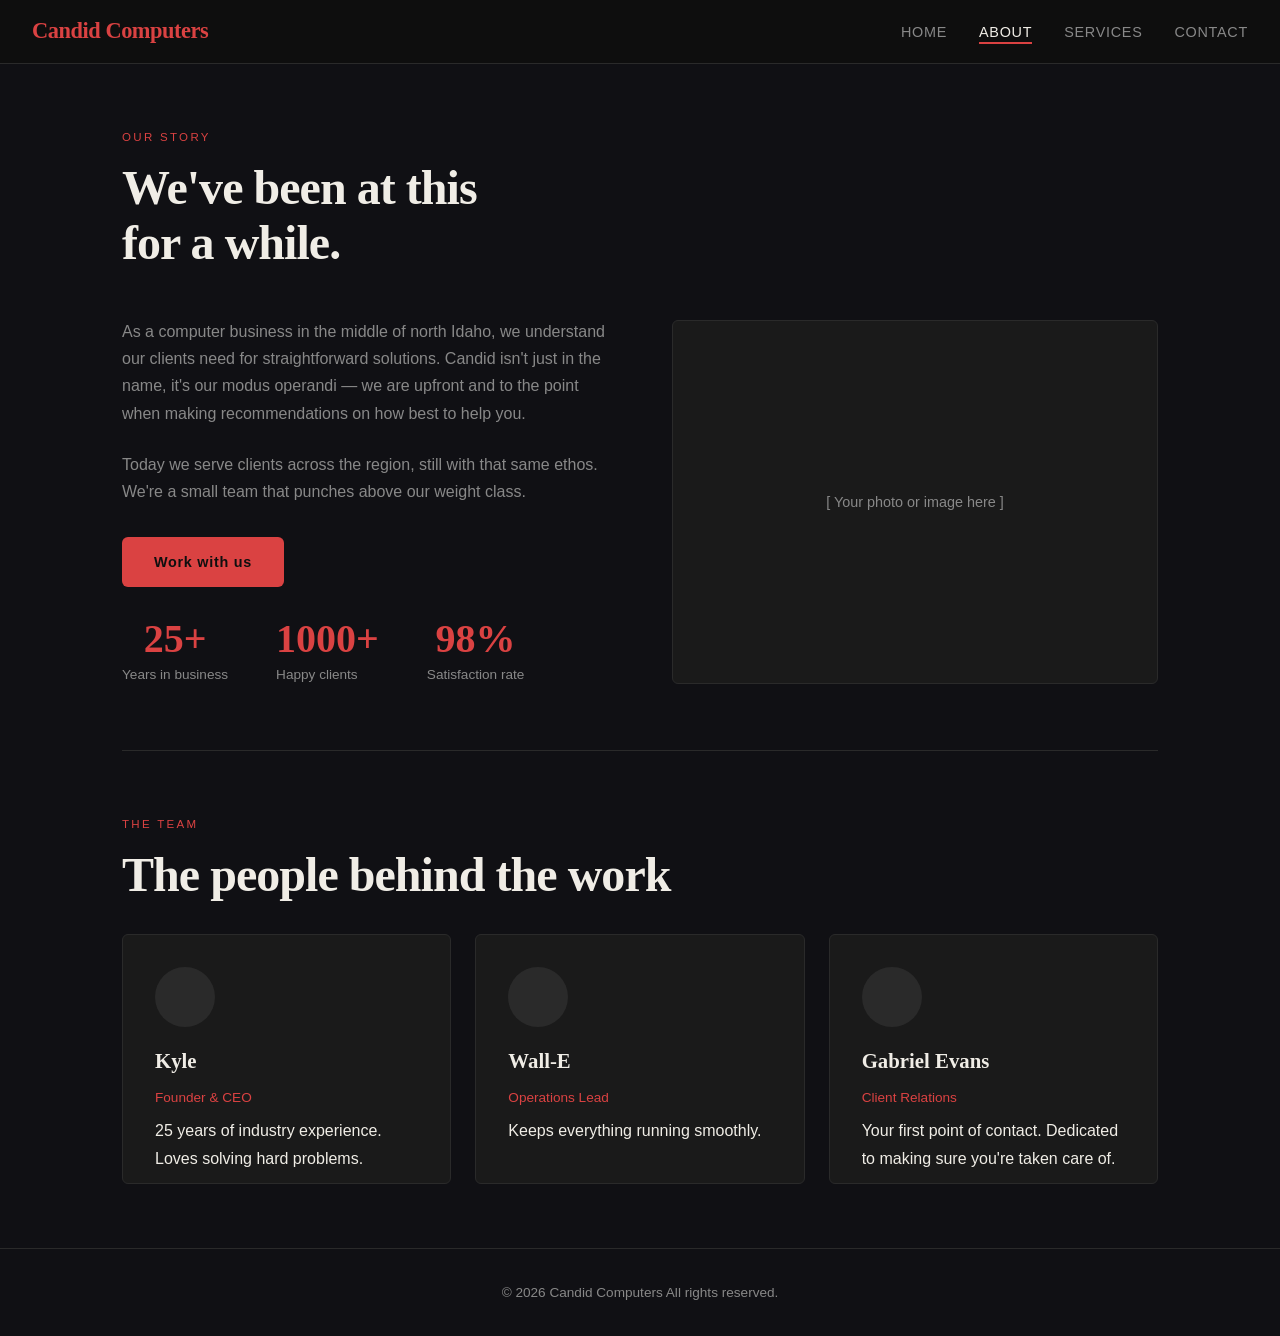
==== about.html @ 21424478 "initial commit" ====
<!DOCTYPE html>
<html lang="en">
<head>
  <meta charset="UTF-8" />
  <meta name="viewport" content="width=device-width, initial-scale=1.0" />
  <title>Candid Computers</title>
  <link rel="stylesheet" href="css/style.css" />
</head>
<body>

  <nav>
    <span class="nav-logo">Candid Computers</span>
    <ul class="nav-links">
      <li><a href="index.html">Home</a></li>
      <li><a href="about.html" class="active">About</a></li>
      <li><a href="services.html">Services</a></li>
      <li><a href="contact.html">Contact</a></li>
    </ul>
  </nav>

  <div class="page">
    <p class="section-label">Our story</p>
    <h2>We've been at this<br>for a while.</h2>

    <div class="about-grid">
      <div>
        <p style="color: var(--muted); margin-bottom: 1.5rem;">As a computer business in the middle of north Idaho, we understand our clients need for straightforward solutions. Candid isn't just in the name, it's our modus operandi — we are upfront and to the point when making recommendations on how best to help you.</p>
        <p style="color: var(--muted); margin-bottom: 2rem;">Today we serve clients across the region, still with that same ethos. We're a small team that punches above our weight class.</p>
        <a href="contact.html" class="btn">Work with us</a>

        <div class="stat-row">
          <div>
            <div class="stat-num">25+</div>
            <div class="stat-label">Years in business</div>
          </div>
          <div>
            <div class="stat-num">1000+</div>
            <div class="stat-label">Happy clients</div>
          </div>
          <div>
            <div class="stat-num">98%</div>
            <div class="stat-label">Satisfaction rate</div>
          </div>
        </div>
      </div>

      <div class="about-img-placeholder">
        [ Your photo or image here ]
      </div>
    </div>

    <hr class="divider">

    <p class="section-label">The team</p>
    <h2>The people behind the work</h2>
    <div class="grid-3" style="margin-top: 2rem;">
      <div class="card">
        <div style="width:60px;height:60px;border-radius:50%;background:var(--border);margin-bottom:1rem;"></div>
        <h3>Kyle</h3>
        <p style="color:var(--accent); font-size:0.85rem; margin-bottom:0.5rem;">Founder & CEO</p>
        <p>25 years of industry experience. Loves solving hard problems.</p>
      </div>
      <div class="card">
        <div style="width:60px;height:60px;border-radius:50%;background:var(--border);margin-bottom:1rem;"></div>
        <h3>Wall-E</h3>
        <p style="color:var(--accent); font-size:0.85rem; margin-bottom:0.5rem;">Operations Lead</p>
        <p>Keeps everything running smoothly.</p>
      </div>
      <div class="card">
        <div style="width:60px;height:60px;border-radius:50%;background:var(--border);margin-bottom:1rem;"></div>
        <h3>Gabriel Evans</h3>
        <p style="color:var(--accent); font-size:0.85rem; margin-bottom:0.5rem;">Client Relations</p>
        <p>Your first point of contact. Dedicated to making sure you're taken care of.</p>
      </div>
    </div>
  </div>

  <footer>
    <p>© 2026 Candid Computers All rights reserved.</p>
  </footer>

  <script src="js/main.js"></script>
</body>
</html>
---- css/style.css ----
/* ── Variables ── */
:root {
  --bg:        #101014;
  --surface:   #1a1a1a;
  --border:    #2a2a2a;
  --accent:    #da4242;
  --accent2:   #c47a3a;
  --text:      #f0ede6;
  --muted:     #888;
  --font-head: 'Playfair Display', Georgia, serif;
  --font-body: 'DM Sans', sans-serif;
  --max:       1100px;
  --radius:    6px;
}

/* ── Reset ── */
*, *::before, *::after { box-sizing: border-box; margin: 0; padding: 0; }
html { scroll-behavior: smooth; }
body {
  background: var(--bg);
  color: var(--text);
  font-family: var(--font-body);
  font-size: 16px;
  line-height: 1.7;
  min-height: 100vh;
}
img { max-width: 100%; display: block; }
a { color: var(--accent); text-decoration: none; }
a:hover { text-decoration: none; }

/* ── Google Fonts ── */
@import url('https://fonts.googleapis.com/css2?family=Playfair+Display:wght@400;700;900&family=DM+Sans:wght@300;400;500&display=swap');

/* ── Nav ── */
nav {
  position: sticky;
  top: 0;
  z-index: 100;
  background: rgba(15,15,15,0.92);
  backdrop-filter: blur(10px);
  border-bottom: 1px solid var(--border);
  padding: 0 2rem;
  display: flex;
  align-items: center;
  justify-content: space-between;
  height: 64px;
}
.nav-logo {
  font-family: var(--font-head);
  font-size: 1.4rem;
  font-weight: 700;
  color: var(--accent);
  letter-spacing: -0.02em;
}
.nav-links {
  display: flex;
  gap: 2rem;
  list-style: none;
}
.nav-links a {
  color: var(--muted);
  font-size: 0.9rem;
  font-weight: 500;
  letter-spacing: 0.05em;
  text-transform: uppercase;
  transition: color 0.2s;
}
.nav-links a:hover,
.nav-links a.active { color: var(--text); text-decoration: none; }
.nav-links a.active { border-bottom: 2px solid var(--accent); padding-bottom: 2px; }

/* ── Page wrapper ── */
.page { max-width: var(--max); margin: 0 auto; padding: 4rem 2rem; }

/* ── Hero (index) ── */
.hero {
  min-height: 80vh;
  display: flex;
  flex-direction: column;
  justify-content: center;
  padding: 6rem 2rem;
  max-width: var(--max);
  margin: 0 auto;
}
.hero-label {
  font-size: 0.75rem;
  letter-spacing: 0.2em;
  text-transform: uppercase;
  color: var(--accent);
  margin-bottom: 1.5rem;
}
.hero h1 {
  font-family: var(--font-head);
  font-size: clamp(2.8rem, 7vw, 6rem);
  font-weight: 900;
  line-height: 1.05;
  letter-spacing: -0.03em;
  margin-bottom: 1.5rem;
}
.hero h1 span { color: var(--accent); }
.hero p {
  font-size: 1.15rem;
  color: var(--muted);
  max-width: 540px;
  margin-bottom: 2.5rem;
}
.btn {
  display: inline-block;
  padding: 0.8rem 2rem;
  background: var(--accent);
  color: #0f0f0f;
  font-weight: 600;
  font-size: 0.9rem;
  letter-spacing: 0.05em;
  border-radius: var(--radius);
  border: none;
  cursor: pointer;
  transition: opacity 0.2s, transform 0.15s;
}
.btn:hover { opacity: 0.88; transform: translateY(-1px); text-decoration: none; color: #0f0f0f; }
.btn-outline {
  background: transparent;
  border: 1px solid var(--border);
  color: var(--text);
  margin-left: 1rem;
}
.btn-outline:hover { border-color: var(--accent); color: var(--accent); }

/* ── Section headings ── */
.section-label {
  font-size: 0.72rem;
  letter-spacing: 0.2em;
  text-transform: uppercase;
  color: var(--accent);
  margin-bottom: 0.75rem;
}
h2 {
  font-family: var(--font-head);
  font-size: clamp(1.8rem, 4vw, 3rem);
  font-weight: 700;
  letter-spacing: -0.02em;
  line-height: 1.15;
  margin-bottom: 1rem;
}
h3 {
  font-family: var(--font-head);
  font-size: 1.3rem;
  font-weight: 700;
  margin-bottom: 0.5rem;
}

/* ── Cards grid ── */



/* hover effect */
.svc-card:hover {
  transform: translateY(-4px);
  border-color: rgba(255, 80, 80, 0.4);
  box-shadow: 0 10px 30px rgba(0, 0, 0, 0.6);
}


.grid-3 {
  display: grid;
  grid-template-columns: repeat(auto-fit, minmax(280px, 1fr));
  gap: 1.5rem;
  margin-top: 3rem;
}
.card {
  background: var(--surface);
  border: 1px solid var(--border);
  border-radius: var(--radius);
  padding: 2rem;
  transition: border-color 0.2s, transform 0.2s;
  
  height: 250px;
}
.card:hover { border-color: var(--accent); transform: translateY(-3px); }
.card-icon {
  font-size: 2rem;
  margin-bottom: 1rem;
}


a.card {
  color: var(--text);
  text-decoration: none;
  
}

a.card h3 {
  display: -webkit-box;
  
  -webkit-box-orient: vertical;
  overflow: hidden;
}

a.card p {
  display: -webkit-box;

  -webkit-box-orient: vertical;
  overflow: hidden;
 color: var(--muted); font-size: 0.95rem;
}

a.card:hover {
  text-decoration: none;
}

/* ── Divider ── */
.divider {
  border: none;
  border-top: 1px solid var(--border);
  margin: 4rem 0;
}

/* ── About page ── */
.about-grid {
  display: grid;
  grid-template-columns: 1fr 1fr;
  gap: 4rem;
  align-items: center;
  margin-top: 3rem;
}
.about-img-placeholder {
  aspect-ratio: 4/3;
  background: var(--surface);
  border: 1px solid var(--border);
  border-radius: var(--radius);
  display: flex;
  align-items: center;
  justify-content: center;
  color: var(--muted);
  font-size: 0.9rem;
}
.stat-row { display: flex; gap: 3rem; margin-top: 2rem; }
.stat-num {
  font-family: var(--font-head);
  font-size: 2.5rem;
  font-weight: 900;
  color: var(--accent);
  line-height: 1;
  text-align: center;
}
.stat-label { font-size: 0.85rem; color: var(--muted); margin-top: 0.25rem; }

/* ── Services page ── */

.services-list { margin-top: 3rem; display: flex; flex-direction: column; gap: 1px; }
.service-item {
  display: grid;
  grid-template-columns: 80px 1fr auto;
  align-items: center;
  gap: 2rem;
  padding: 2rem 0;
  border-bottom: 1px solid var(--border);
  transition: padding-left 0.2s;
  cursor: pointer;
  color: var(--text);
  text-decoration: none;
}
.service-item:hover { text-decoration: none; color: var(--text); }
.service-item:hover { padding-left: 1rem; }
.service-num {
  font-family: var(--font-head);
  font-size: 2rem;
  font-weight: 900;
  color: var(--border);
}
.service-item:hover .service-num { color: var(--accent); }
.service-name { font-size: 1.2rem; font-weight: 500; }
.service-desc { color: var(--muted); font-size: 0.9rem; margin-top: 0.25rem; }
.service-price { color: var(--accent); font-weight: 600; white-space: nowrap; }





/* ── Contact page ── */
.contact-grid {
  display: grid;
  grid-template-columns: 1fr 1.4fr;
  gap: 4rem;
  margin-top: 3rem;
}
.contact-info p { color: var(--muted); margin-bottom: 2rem; }
.contact-detail { display: flex; flex-direction: column; gap: 1rem; }
.contact-detail-item { display: flex; gap: 1rem; align-items: flex-start; }
.contact-detail-item span:first-child { font-size: 1.2rem; }
.contact-detail-item strong { display: block; font-size: 0.8rem; color: var(--muted); text-transform: uppercase; letter-spacing: 0.1em; }

form { display: flex; flex-direction: column; gap: 1.25rem; }
label { font-size: 0.8rem; text-transform: uppercase; letter-spacing: 0.1em; color: var(--muted); display: block; margin-bottom: 0.4rem; }
input, textarea, select {
  width: 100%;
  background: var(--surface);
  border: 1px solid var(--border);
  border-radius: var(--radius);
  color: var(--text);
  font-family: var(--font-body);
  font-size: 0.95rem;
  padding: 0.75rem 1rem;
  transition: border-color 0.2s;
  outline: none;
}
input:focus, textarea:focus { border-color: var(--accent); }
textarea { resize: vertical; min-height: 140px; }
.form-row { display: grid; grid-template-columns: 1fr 1fr; gap: 1rem; }

/* ── Footer ── */
footer {
  border-top: 1px solid var(--border);
  padding: 2rem;
  text-align: center;
  color: var(--muted);
  font-size: 0.85rem;
}

/* ── Responsive ── */
@media (max-width: 768px) {
  .about-grid, .contact-grid { grid-template-columns: 1fr; gap: 2rem; }
  .service-item { grid-template-columns: 50px 1fr; }
  .service-price { display: none; }
  .form-row { grid-template-columns: 1fr; }
  .stat-row { gap: 1.5rem; }
  nav { padding: 0 1rem; }
  .nav-links { gap: 1rem; }
}
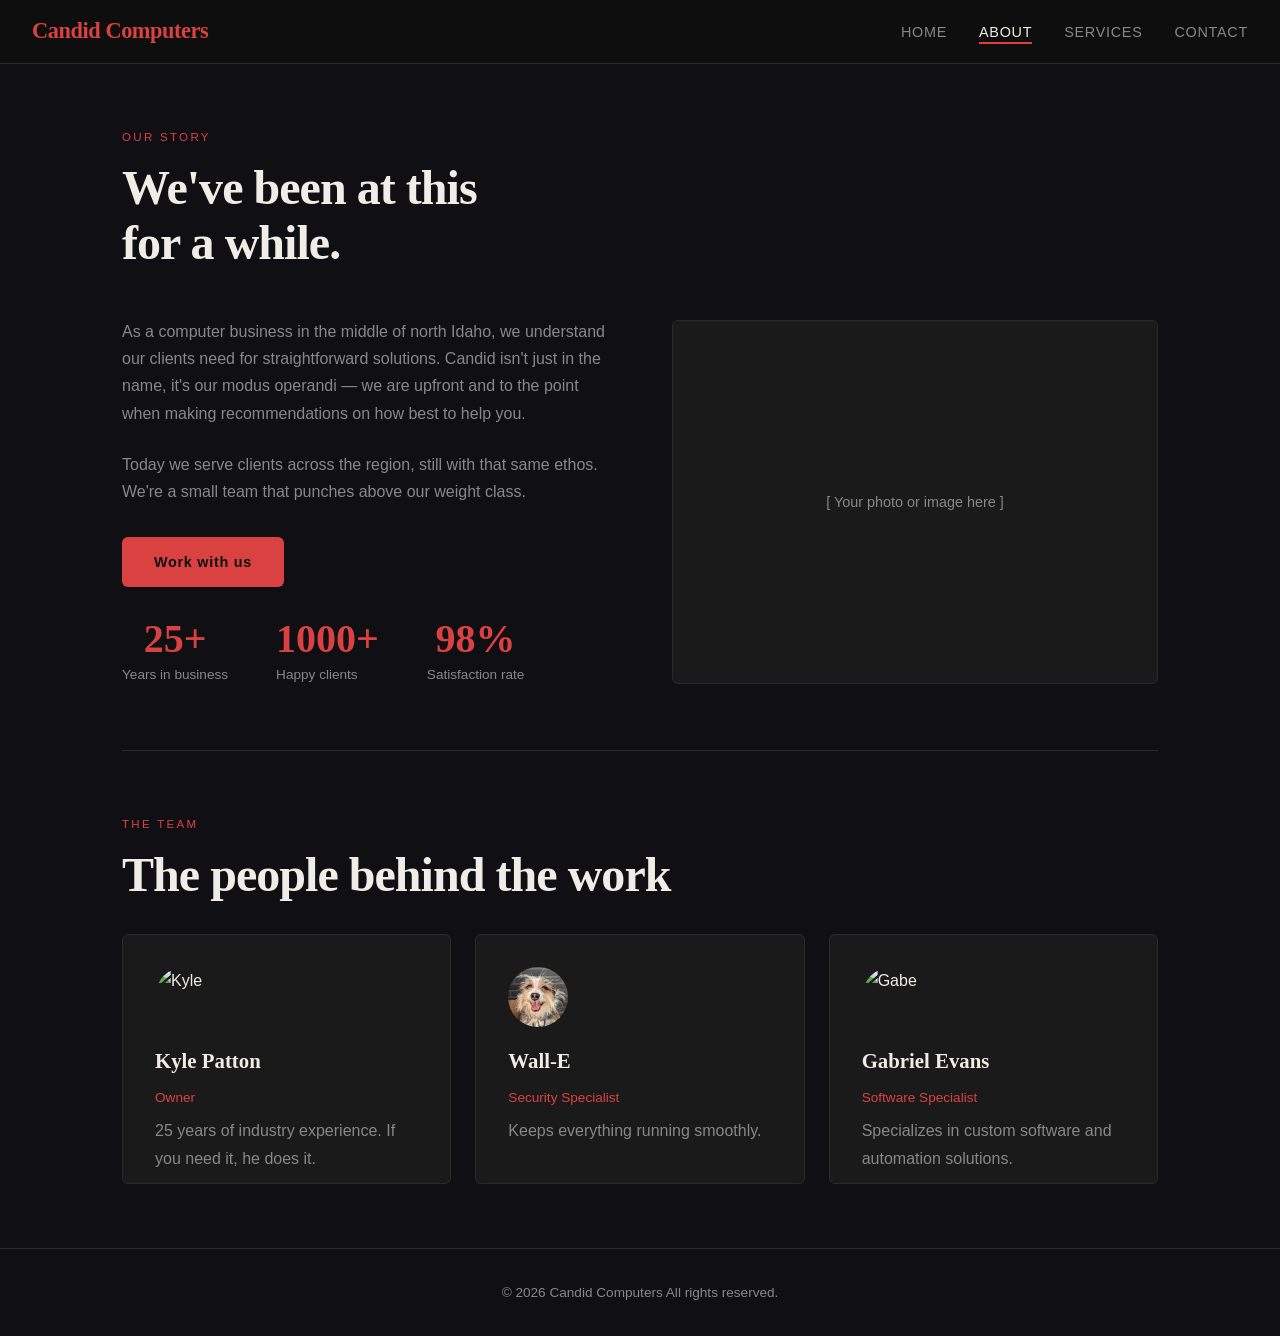
==== commit be0be481: "Content Updates" ====
--- a/about.html
+++ b/about.html
@@ -55,22 +55,22 @@
     <h2>The people behind the work</h2>
     <div class="grid-3" style="margin-top: 2rem;">
       <div class="card">
-        <div style="width:60px;height:60px;border-radius:50%;background:var(--border);margin-bottom:1rem;"></div>
-        <h3>Kyle</h3>
-        <p style="color:var(--accent); font-size:0.85rem; margin-bottom:0.5rem;">Founder & CEO</p>
-        <p>25 years of industry experience. Loves solving hard problems.</p>
+        <img src="images/Kyle.jpg" alt="Kyle" style="width:60px;height:60px;border-radius:50%;object-fit:cover;margin-bottom:1rem;">
+        <h3>Kyle Patton</h3>
+        <p style="color:var(--accent); font-size:0.85rem; margin-bottom:0.5rem;">Owner</p>
+        <p>25 years of industry experience. If you need it, he does it.</p>
       </div>
       <div class="card">
-        <div style="width:60px;height:60px;border-radius:50%;background:var(--border);margin-bottom:1rem;"></div>
+        <img src="images/wally.jpg" alt="Walt" style="width:60px;height:60px;border-radius:50%;object-fit:cover;margin-bottom:1rem;">
         <h3>Wall-E</h3>
-        <p style="color:var(--accent); font-size:0.85rem; margin-bottom:0.5rem;">Operations Lead</p>
+        <p style="color:var(--accent); font-size:0.85rem; margin-bottom:0.5rem;">Security Specialist</p>
         <p>Keeps everything running smoothly.</p>
       </div>
       <div class="card">
-        <div style="width:60px;height:60px;border-radius:50%;background:var(--border);margin-bottom:1rem;"></div>
+        <img src="images/Gabe.jpg" alt="Gabe" style="width:60px;height:60px;border-radius:50%;object-fit:cover;margin-bottom:1rem;">
         <h3>Gabriel Evans</h3>
-        <p style="color:var(--accent); font-size:0.85rem; margin-bottom:0.5rem;">Client Relations</p>
-        <p>Your first point of contact. Dedicated to making sure you're taken care of.</p>
+        <p style="color:var(--accent); font-size:0.85rem; margin-bottom:0.5rem;">Software Specialist</p>
+        <p>Specializes in custom software and automation solutions.</p>
       </div>
     </div>
   </div>
--- a/css/style.css
+++ b/css/style.css
@@ -176,6 +176,10 @@
   
   height: 250px;
 }
+
+.card p {
+  color: var(--muted);
+}
 .card:hover { border-color: var(--accent); transform: translateY(-3px); }
 .card-icon {
   font-size: 2rem;
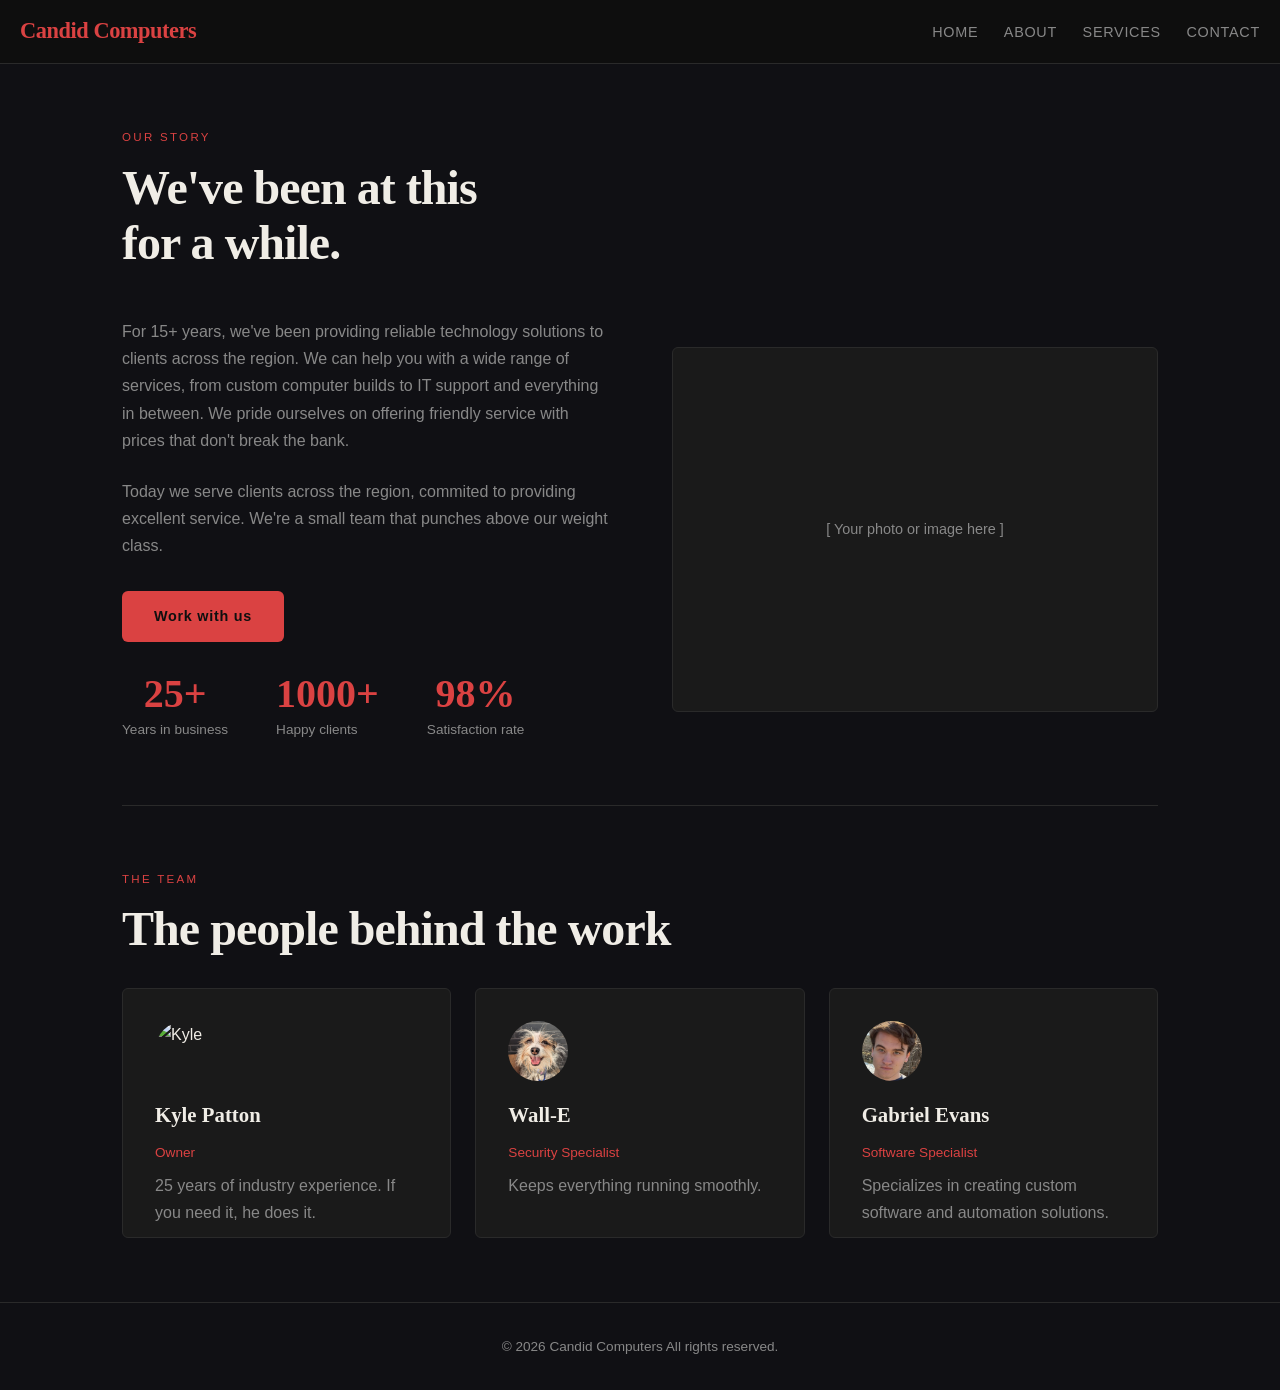
==== commit 7b5c0129: "nearly Final" ====
--- a/about.html
+++ b/about.html
@@ -24,8 +24,8 @@
 
     <div class="about-grid">
       <div>
-        <p style="color: var(--muted); margin-bottom: 1.5rem;">As a computer business in the middle of north Idaho, we understand our clients need for straightforward solutions. Candid isn't just in the name, it's our modus operandi — we are upfront and to the point when making recommendations on how best to help you.</p>
-        <p style="color: var(--muted); margin-bottom: 2rem;">Today we serve clients across the region, still with that same ethos. We're a small team that punches above our weight class.</p>
+        <p style="color: var(--muted); margin-bottom: 1.5rem;">For 15+ years, we've been providing reliable technology solutions to clients across the region. We can help you with a wide range of services, from custom computer builds to IT support and everything in between. We pride ourselves on offering friendly service with prices that don't break the bank.</p>
+        <p style="color: var(--muted); margin-bottom: 2rem;">Today we serve clients across the region, commited to providing excellent service. We're a small team that punches above our weight class.</p>
         <a href="contact.html" class="btn">Work with us</a>
 
         <div class="stat-row">
@@ -55,7 +55,7 @@
     <h2>The people behind the work</h2>
     <div class="grid-3" style="margin-top: 2rem;">
       <div class="card">
-        <img src="images/Kyle.jpg" alt="Kyle" style="width:60px;height:60px;border-radius:50%;object-fit:cover;margin-bottom:1rem;">
+        <img src="images/yle.jpg" alt="Kyle" style="width:60px;height:60px;border-radius:50%;object-fit:cover;margin-bottom:1rem;">
         <h3>Kyle Patton</h3>
         <p style="color:var(--accent); font-size:0.85rem; margin-bottom:0.5rem;">Owner</p>
         <p>25 years of industry experience. If you need it, he does it.</p>
@@ -67,10 +67,10 @@
         <p>Keeps everything running smoothly.</p>
       </div>
       <div class="card">
-        <img src="images/Gabe.jpg" alt="Gabe" style="width:60px;height:60px;border-radius:50%;object-fit:cover;margin-bottom:1rem;">
+        <img src="images/gabe.jpg" alt="Gabe" style="width:60px;height:60px;border-radius:50%;object-fit:cover;margin-bottom:1rem;">
         <h3>Gabriel Evans</h3>
         <p style="color:var(--accent); font-size:0.85rem; margin-bottom:0.5rem;">Software Specialist</p>
-        <p>Specializes in custom software and automation solutions.</p>
+        <p>Specializes in creating custom software and automation solutions.</p>
       </div>
     </div>
   </div>
--- a/css/style.css
+++ b/css/style.css
@@ -32,6 +32,7 @@
 @import url('https://fonts.googleapis.com/css2?family=Playfair+Display:wght@400;700;900&family=DM+Sans:wght@300;400;500&display=swap');
 
 /* ── Nav ── */
+/* ── Nav ── */
 nav {
   position: sticky;
   top: 0;
@@ -39,11 +40,12 @@
   background: rgba(15,15,15,0.92);
   backdrop-filter: blur(10px);
   border-bottom: 1px solid var(--border);
-  padding: 0 2rem;
+  padding: 0.75rem 1.25rem;
   display: flex;
   align-items: center;
   justify-content: space-between;
   height: 64px;
+  gap: 1rem;
 }
 .nav-logo {
   font-family: var(--font-head);
@@ -51,23 +53,43 @@
   font-weight: 700;
   color: var(--accent);
   letter-spacing: -0.02em;
+  white-space: nowrap;
+  flex-shrink: 0;
 }
 .nav-links {
   display: flex;
-  gap: 2rem;
+  gap: clamp(0.75rem, 2vw, 2rem);
   list-style: none;
 }
 .nav-links a {
   color: var(--muted);
-  font-size: 0.9rem;
+  font-size: clamp(0.7rem, 1.5vw, 0.9rem);
   font-weight: 500;
   letter-spacing: 0.05em;
   text-transform: uppercase;
   transition: color 0.2s;
-}
-.nav-links a:hover,
-.nav-links a.active { color: var(--text); text-decoration: none; }
-.nav-links a.active { border-bottom: 2px solid var(--accent); padding-bottom: 2px; }
+  white-space: nowrap;
+}
+
+@media (max-width: 540px) {
+  nav {
+    flex-direction: column;
+    height: auto;
+    padding: 0.75rem 1.25rem;
+    align-items: flex-start;
+    gap: 0.5rem;
+  }
+  .nav-links {
+    width: 100%;
+    justify-content: space-between;
+    gap: 0;
+  }
+  .nav-links a {
+    font-size: 0.75rem;
+    letter-spacing: 0.03em;
+  }
+}
+
 
 /* ── Page wrapper ── */
 .page { max-width: var(--max); margin: 0 auto; padding: 4rem 2rem; }
@@ -177,6 +199,8 @@
   height: 250px;
 }
 
+
+
 .card p {
   color: var(--muted);
 }
@@ -188,16 +212,25 @@
 
 
 a.card {
-  color: var(--text);
-  text-decoration: none;
-  
+  position: relative;
+  padding-bottom: 3rem;
+}
+a.card::after {
+  content: ' See more→';
+  position: absolute;
+  bottom: 1.25rem;
+  right: 1.5rem;
+  color: var(--border);
+  font-size: 1rem;
+  transition: color 0.2s, transform 0.2s;
+}
+a.card:hover::after {
+  color: var(--accent);
+  transform: translateX(4px);
 }
 
 a.card h3 {
-  display: -webkit-box;
-  
-  -webkit-box-orient: vertical;
-  overflow: hidden;
+  color: var(--text);
 }
 
 a.card p {
@@ -247,6 +280,16 @@
   line-height: 1;
   text-align: center;
 }
+
+@media (max-width: 600px) {
+  .services-stats {
+    flex-wrap: nowrap;
+    gap: 2rem;
+    justify-content: center;
+    padding: 1.25rem 1rem;
+  }
+}
+
 .stat-label { font-size: 0.85rem; color: var(--muted); margin-top: 0.25rem; }
 
 /* ── Services page ── */
